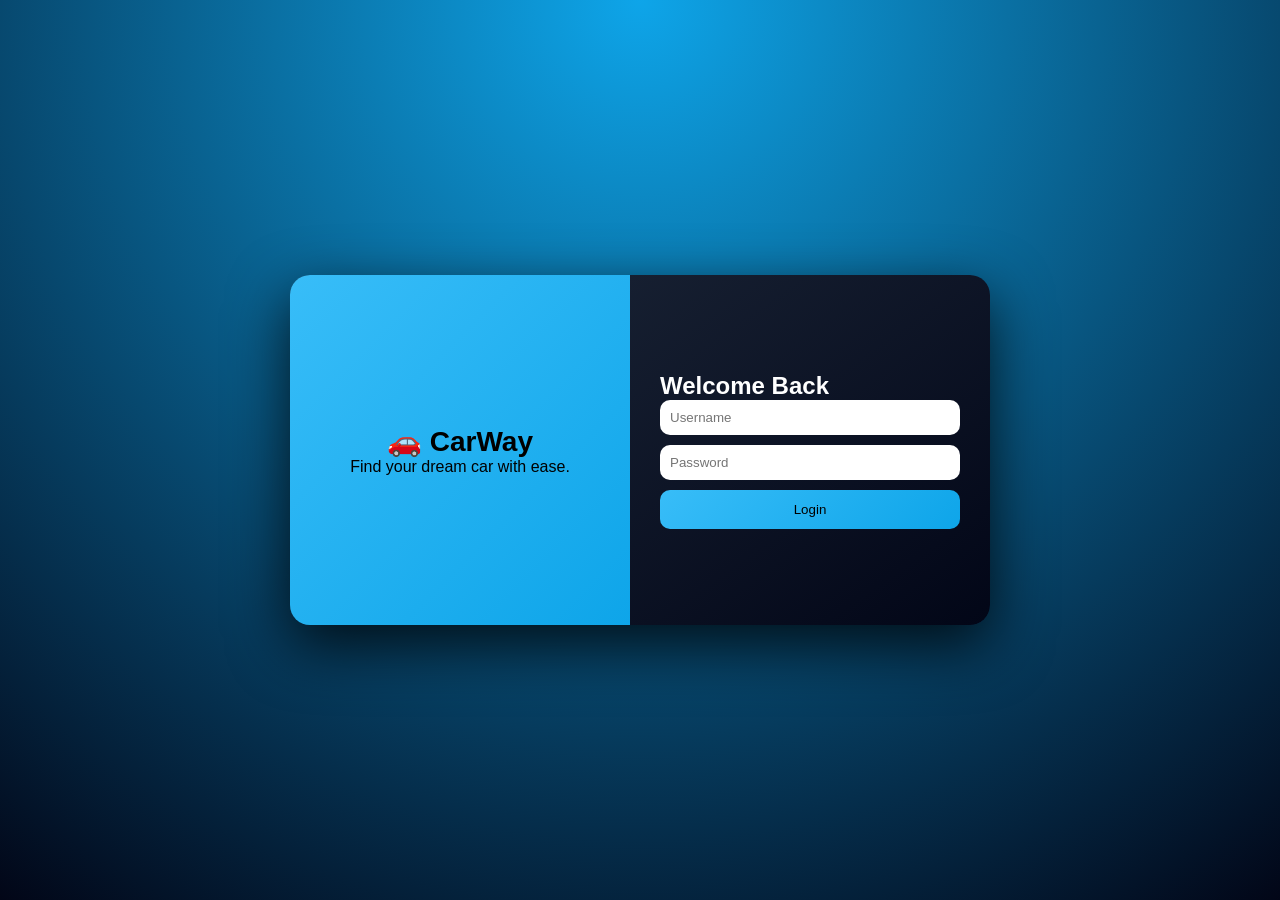
==== CarDealershipWeb/index.html @ 0b7f530b "Added CarDealershipWeb project" ====
<!DOCTYPE html>
<html>
<head>
    <title>Login - CarWay</title>
    <link rel="stylesheet" href="style.css">
</head>
<body>

<div class="login-wrapper">

    <div class="login-card">

        <!-- LEFT (branding) -->
        <div class="login-left">
            <h1>🚗 CarWay</h1>
            <p>Find your dream car with ease.</p>
        </div>

        <!-- RIGHT (form) -->
        <div class="login-right">
            <h2>Welcome Back</h2>

            <input id="username" placeholder="Username">
            <input type="password" id="password" placeholder="Password">

            <button onclick="login()">Login</button>
        </div>

    </div>

</div>

<script src="app.js"></script>
</body>
</html>
---- CarDealershipWeb/style.css ----
/* RESET */
* {
    margin: 0;
    padding: 0;
    box-sizing: border-box;
}

body {
    font-family: 'Segoe UI', sans-serif;
    background: linear-gradient(135deg, #0f172a, #020617);
    color: white;
}

/* LAYOUT */
.layout {
    display: flex;
    height: 100vh;
}

/* SIDEBAR */
.sidebar {
    width: 240px;
    background: linear-gradient(180deg, #020617, #0f172a);
    padding: 20px;
    box-shadow: 5px 0 25px rgba(0,0,0,0.6);
}

.logo {
    font-size: 22px;
    font-weight: bold;
    margin-bottom: 30px;
    color: #38bdf8;
}

.sidebar nav a {
    display: block;
    padding: 12px;
    margin: 8px 0;
    text-decoration: none;
    color: #cbd5f5;
    border-radius: 10px;
    transition: 0.3s;
}

/* HOVER EFFECT */
.sidebar nav a:hover {
    background: linear-gradient(135deg, #38bdf8, #0ea5e9);
    color: black;
    transform: translateX(8px);
}

/* ACTIVE */
.sidebar nav a.active {
    background: #38bdf8;
    color: black;
}

/* MAIN */
.main {
    flex: 1;
    padding: 25px;
}

/* TOPBAR */
.topbar {
    display: flex;
    justify-content: space-between;
    margin-bottom: 20px;
}

.topbar input {
    padding: 10px;
    border-radius: 10px;
    border: none;
    width: 250px;
}

.user {
    background: #1e293b;
    padding: 10px 15px;
    border-radius: 10px;
}

/* STATS */
.stats {
    display: flex;
    gap: 15px;
    margin-bottom: 20px;
}

/* CARD BASE */
.card {
    background: linear-gradient(145deg, #1e293b, #020617);
    padding: 20px;
    border-radius: 15px;
    box-shadow: 0 10px 30px rgba(0,0,0,0.6);
    transition: 0.3s;
}

/* 3D EFFECT */
.card:hover {
    transform: rotateX(5deg) rotateY(5deg) scale(1.03);
}

/* STAT CARD */
.stat-card {
    flex: 1;
    text-align: center;
    font-size: 18px;
}

/* FORM GRID */
.form-grid {
    display: grid;
    grid-template-columns: repeat(3, 1fr);
    gap: 10px;
    margin-bottom: 10px;
}

/* TABLE IMPROVEMENT */
table {
    margin-top: 15px;
    border-radius: 10px;
    overflow: hidden;
}

/* BUTTON SPACING */
.card button {
    margin-top: 10px;
    margin-right: 5px;
}

/* LOGIN WRAPPER */
.login-wrapper {
    height: 100vh;
    display: flex;
    justify-content: center;
    align-items: center;
    background: radial-gradient(circle at top, #0ea5e9, #020617);
}

/* LOGIN CARD */
.login-card {
    display: flex;
    width: 700px;
    height: 350px;
    border-radius: 20px;
    overflow: hidden;
    background: linear-gradient(145deg, #1e293b, #020617);
    box-shadow: 0 20px 60px rgba(0,0,0,0.8);
    transition: 0.3s;
}

/* 3D EFFECT */
.login-card:hover {
    transform: scale(1.02) rotateX(3deg);
}

/* LEFT SIDE */
.login-left {
    flex: 1;
    background: linear-gradient(135deg, #38bdf8, #0ea5e9);
    display: flex;
    flex-direction: column;
    justify-content: center;
    align-items: center;
    color: black;
    padding: 20px;
}

.login-left h1 {
    font-size: 28px;
}

/* RIGHT SIDE */
.login-right {
    flex: 1;
    padding: 30px;
    display: flex;
    flex-direction: column;
    justify-content: center;
}

/* INPUT */
.login-right input {
    margin-bottom: 10px;
    padding: 10px;
    border-radius: 10px;
    border: none;
}

/* BUTTON */
.login-right button {
    padding: 12px;
    border-radius: 10px;
    border: none;
    background: linear-gradient(135deg, #38bdf8, #0ea5e9);
    color: black;
    cursor: pointer;
    transition: 0.3s;
}

.login-right button:hover {
    transform: scale(1.05);
}
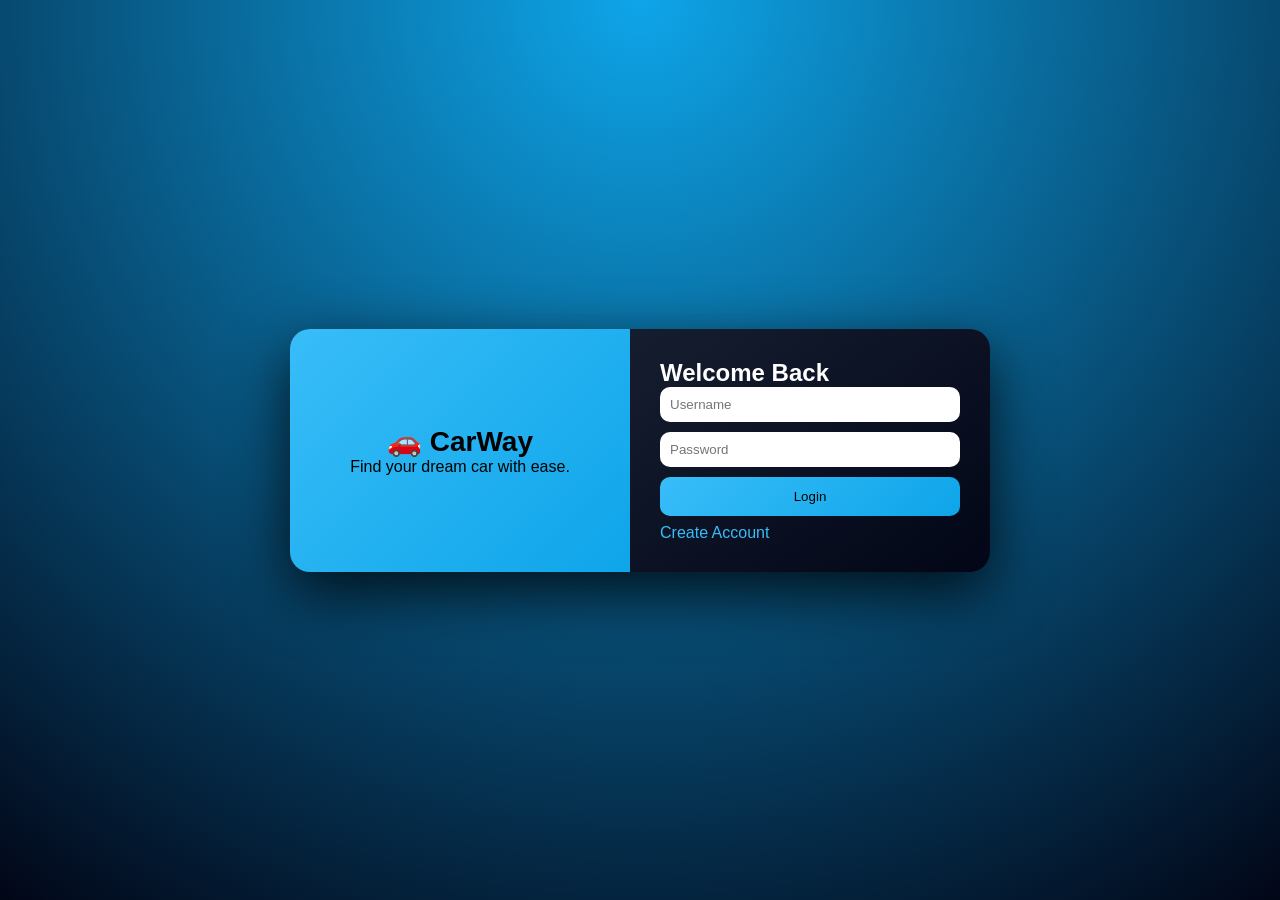
==== commit 8da6657d: "Updated API and Web changes" ====
--- a/CarDealershipWeb/index.html
+++ b/CarDealershipWeb/index.html
@@ -20,10 +20,31 @@
         <div class="login-right">
             <h2>Welcome Back</h2>
 
+            <!-- LOGIN -->
             <input id="username" placeholder="Username">
             <input type="password" id="password" placeholder="Password">
+            <button onclick="login()">Login</button>
 
-            <button onclick="login()">Login</button>
+            <p style="margin-top:8px; cursor:pointer; color:#38bdf8;" onclick="toggleRegister()">Create Account</p>
+            
+            <!-- REGISTER (HIDDEN) -->
+            <div id="registerSection" style="display:none; margin-top:15px;">
+
+                <input id="regFullname" placeholder="Full Name">
+                <input id="regEmail" placeholder="Email">
+
+                <input id="regUsername" placeholder="Username">
+                <input id="regPassword" type="password" placeholder="Password">
+
+                <select id="regRole">
+                    <option value="customer">Customer</option>
+                    <option value="admin">Admin</option>
+                </select>
+
+                <button onclick="register()">Register</button>
+
+            </div>
+
         </div>
 
     </div>
--- a/CarDealershipWeb/style.css
+++ b/CarDealershipWeb/style.css
@@ -143,7 +143,7 @@
 .login-card {
     display: flex;
     width: 700px;
-    height: 350px;
+    height: auto;
     border-radius: 20px;
     overflow: hidden;
     background: linear-gradient(145deg, #1e293b, #020617);
@@ -202,4 +202,123 @@
 
 .login-right button:hover {
     transform: scale(1.05);
+}
+
+/* LAYOUT */
+.layout {
+    display: flex;
+    height: 100vh;
+    background: #0f172a;
+}
+
+/* SIDEBAR */
+.sidebar {
+    width: 220px;
+    background: #020617;
+    padding: 20px;
+    color: white;
+}
+
+.sidebar .logo {
+    font-size: 22px;
+    margin-bottom: 20px;
+    font-weight: bold;
+}
+
+.sidebar a {
+    display: block;
+    padding: 10px;
+    color: #cbd5f5;
+    text-decoration: none;
+    border-radius: 8px;
+    margin-bottom: 5px;
+}
+
+.sidebar a:hover,
+.sidebar .active {
+    background: #38bdf8;
+    color: black;
+}
+
+/* MAIN */
+.main {
+    flex: 1;
+    padding: 20px;
+}
+
+/* TOPBAR */
+.topbar input {
+    width: 300px;
+    padding: 10px;
+    border-radius: 10px;
+    border: none;
+}
+
+/* CARD */
+.card {
+    background: linear-gradient(145deg, #1e293b, #020617);
+    padding: 20px;
+    border-radius: 15px;
+    margin-top: 20px;
+    color: white;
+}
+
+/* FORM GRID */
+.form-grid {
+    display: grid;
+    grid-template-columns: 1fr 1fr;
+    gap: 10px;
+    margin-bottom: 10px;
+}
+
+input {
+    padding: 10px;
+    border-radius: 8px;
+    border: none;
+}
+
+/* BUTTON */
+.btn {
+    background: #38bdf8;
+    border: none;
+    padding: 10px 20px;
+    border-radius: 10px;
+    cursor: pointer;
+}
+
+/* TABLE */
+table {
+    width: 100%;
+    margin-top: 10px;
+    border-collapse: collapse;
+}
+
+th, td {
+    padding: 10px;
+    text-align: left;
+}
+
+th {
+    color: #38bdf8;
+}
+
+tr {
+    border-bottom: 1px solid #1e293b;
+}
+
+.charts {
+    display: flex;
+    justify-content: space-between; /* 🔥 important */
+    gap: 30px;
+    flex-wrap: wrap;
+}
+
+.chart-card {
+    width: 600px;   /* 🔥 palakihin */
+    height: 400px;  /* 🔥 palakihin */
+}
+
+.chart-card canvas {
+    width: 100% !important;
+    height: 320px !important;
 }
